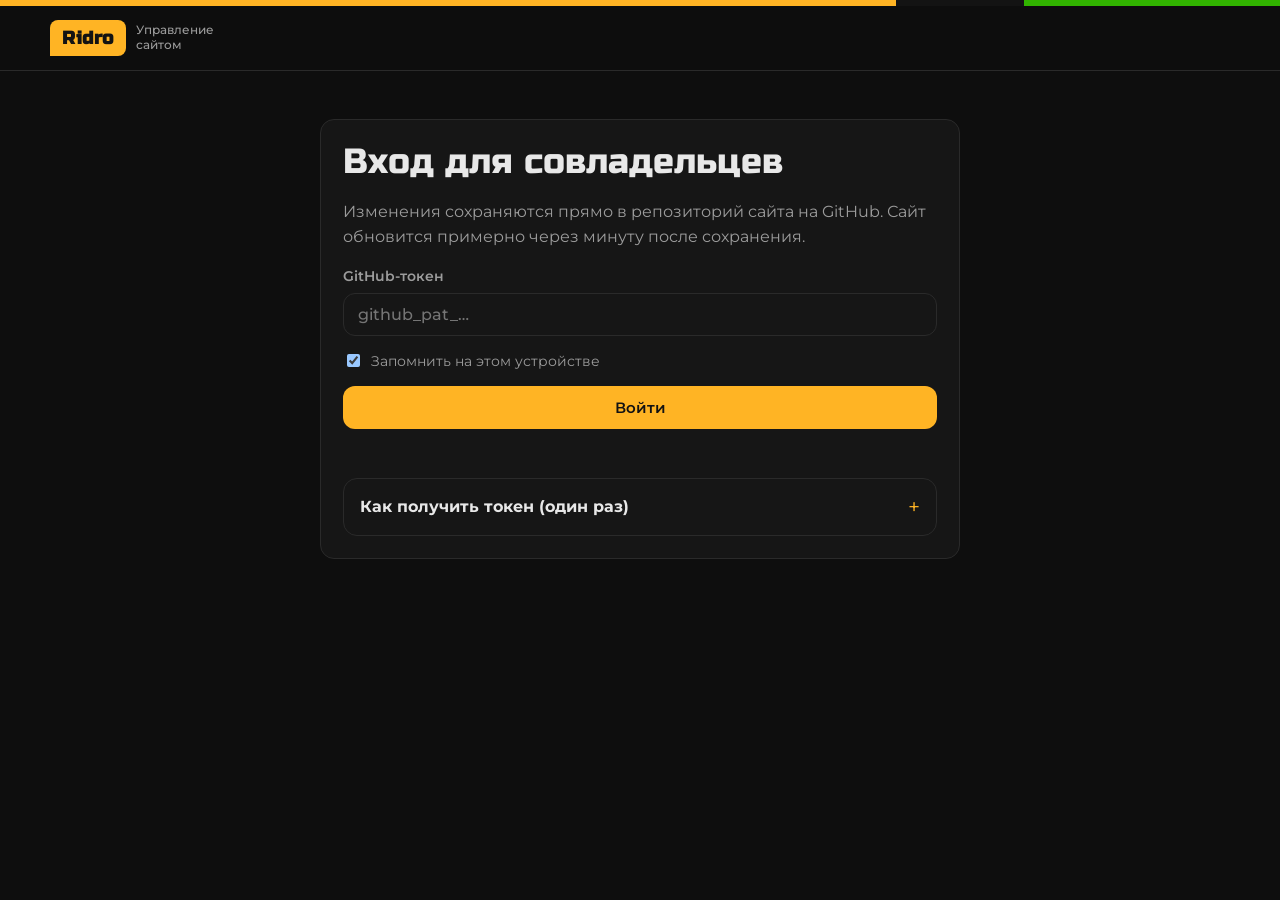
==== admin.html @ 6859575d "Отчёт из одной строки отправляется и в старом формате (совместимость с прежней версией скрипта) Co-A" ====
<!doctype html>
<html lang="ru">
<head>
  <meta charset="utf-8">
  <meta name="viewport" content="width=device-width, initial-scale=1">
  <title>RidroExpress — управление</title>
  <meta name="robots" content="noindex">
  <meta name="theme-color" content="#131313">
  <link rel="icon" href="assets/img/favicon.svg" type="image/svg+xml">
  <link rel="preconnect" href="https://fonts.googleapis.com">
  <link rel="preconnect" href="https://fonts.gstatic.com" crossorigin>
  <link href="https://fonts.googleapis.com/css2?family=Montserrat:wght@400;500;600;700&family=Russo+One&display=swap" rel="stylesheet">
  <link rel="stylesheet" href="assets/css/style.css?v=20261020g">
  <link rel="stylesheet" href="assets/css/admin.css?v=20261020g">
</head>
<body>
  <div class="stripes"></div>
  <header class="header">
    <div class="wrap">
      <a class="logo" href="./">
        <span class="plate">Ridro</span>
        <small>Управление<br>сайтом</small>
      </a>
      <nav class="nav" style="display:flex">
        <span class="muted" id="who"></span>
        <button class="btn btn-ghost btn-sm" id="logout" hidden>Выйти</button>
      </nav>
    </div>
  </header>

  <!-- Вход -->
  <main class="wrap admin-login" id="login-view">
    <div class="panel">
      <h2>Вход для совладельцев</h2>
      <p class="muted">Изменения сохраняются прямо в репозиторий сайта на GitHub. Сайт обновится примерно через минуту после сохранения.</p>
      <form id="login-form" class="form-grid">
        <label class="field">GitHub-токен
          <input class="input" id="token" type="password" autocomplete="off" required placeholder="github_pat_…">
        </label>
        <label class="check"><input type="checkbox" id="remember" checked> Запомнить на этом устройстве</label>
        <button class="btn btn-primary" type="submit">Войти</button>
        <p class="error" id="login-error" role="alert"></p>
      </form>
      <details class="acc" style="margin-top:16px">
        <summary><b>Как получить токен (один раз)</b></summary>
        <div class="acc-body">
          <ol class="howto">
            <li>Войдите в свой аккаунт GitHub (вас должны добавить в соавторы репозитория сайта).</li>
            <li>Откройте <a href="https://github.com/settings/personal-access-tokens/new" target="_blank" rel="noopener">Settings → Developer settings → Fine-grained tokens → Generate new token</a>.</li>
            <li>Resource owner — владелец репозитория (<b id="repo-owner">—</b>). Repository access — <b>Only select repositories</b> → <b id="repo-name">—</b>.</li>
            <li>Permissions → Repository permissions → <b>Contents: Read and write</b>.</li>
            <li>Нажмите Generate token, скопируйте и вставьте сюда. Никому не передавайте токен.</li>
          </ol>
        </div>
      </details>
    </div>
  </main>

  <!-- Редактор -->
  <main class="wrap admin" id="app-view" hidden>
    <div class="tabs" role="tablist">
      <button class="chip" role="tab" data-tab="routes" aria-pressed="true">Маршруты</button>
      <button class="chip" role="tab" data-tab="content" aria-pressed="false">Тексты и правила</button>
      <span class="dirty" id="dirty" hidden>● Есть несохранённые изменения</span>
      <button class="btn btn-primary" id="save" style="margin-left:auto">Сохранить на сайт</button>
    </div>

    <section id="tab-routes" class="admin-split">
      <aside class="admin-list">
        <input class="input" id="list-q" type="search" placeholder="Поиск маршрута">
        <button class="btn btn-sm" id="add-route">+ Новый маршрут</button>
        <div id="route-items"></div>
      </aside>
      <div class="panel" id="route-form"></div>
    </section>

    <section id="tab-content" hidden>
      <div class="panel" id="content-form"></div>
    </section>
  </main>

  <script src="assets/js/common.js?v=20261020g"></script>
  <script src="assets/js/admin.js?v=20261020g"></script>
</body>
</html>
---- assets/css/style.css ----
/* ЧТУП «RidroExpress» — фирменные цвета из Устава (Приложение №1) */
:root {
  --yellow: #FFB424;
  --yellow-soft: #E3C415;
  --black: #131313;
  --white: #E8E8E8;
  --green: #31B300;
  --blue: #0072CE;

  --bg: #0E0E0E;
  --surface: #161616;
  --surface-2: #1D1D1D;
  --line: #2A2A2A;
  --text: var(--white);
  --muted: #9C9C9C;
  --radius: 14px;
  --shadow: 0 10px 30px rgba(0, 0, 0, .45);
  --font-head: "Russo One", "Montserrat", system-ui, sans-serif;
  --font: "Montserrat", system-ui, -apple-system, "Segoe UI", sans-serif;
  --mono: ui-monospace, "Cascadia Mono", Consolas, monospace;
  color-scheme: dark;
}

* { box-sizing: border-box; }
[hidden] { display: none !important; }
html { scroll-behavior: smooth; }
body {
  margin: 0;
  background: var(--bg);
  color: var(--text);
  font: 400 16px/1.55 var(--font);
  -webkit-font-smoothing: antialiased;
}
img { max-width: 100%; display: block; }
a { color: var(--yellow); text-decoration: none; }
a:hover { text-decoration: underline; }
h1, h2, h3 { font-family: var(--font-head); font-weight: 400; line-height: 1.15; margin: 0 0 .5em; }
h2 { font-size: clamp(1.6rem, 3vw, 2.2rem); }
h3 { font-size: 1.15rem; }
p { margin: 0 0 1em; }
.wrap { width: min(1180px, 100% - 32px); margin-inline: auto; }
.muted { color: var(--muted); }
.sr-only { position: absolute; width: 1px; height: 1px; overflow: hidden; clip: rect(0 0 0 0); }

/* ---------- Header ---------- */
.header {
  position: sticky; top: 0; z-index: 50;
  background: rgba(14, 14, 14, .88);
  backdrop-filter: blur(10px);
  border-bottom: 1px solid var(--line);
}
.header .wrap { display: flex; align-items: center; gap: 24px; height: 64px; }
.logo { display: flex; align-items: center; gap: 10px; color: var(--text); font-weight: 700; }
.logo:hover { text-decoration: none; }
.plate {
  display: inline-block; background: var(--yellow); color: var(--black);
  font-family: var(--font-head); font-size: 1.15rem; padding: 4px 12px 3px;
  border-radius: 8px 8px 8px 0; letter-spacing: .5px;
}
.logo small { color: var(--muted); font-weight: 500; font-size: .78rem; line-height: 1.2; }
.nav { display: flex; gap: 4px; margin-left: auto; align-items: center; }
.nav a {
  color: var(--text); padding: 8px 12px; border-radius: 10px; font-weight: 500; font-size: .95rem;
}
.nav a:hover, .nav a[aria-current="page"] { background: var(--surface-2); text-decoration: none; }
.nav .btn { margin-left: 6px; }
.burger { display: none; margin-left: auto; background: none; border: 0; color: var(--text); padding: 8px; cursor: pointer; }

@media (max-width: 820px) {
  .burger { display: block; }
  .nav {
    display: none; position: absolute; top: 64px; left: 0; right: 0; flex-direction: column; align-items: stretch;
    background: var(--surface); border-bottom: 1px solid var(--line); padding: 8px 16px 16px;
  }
  .nav.open { display: flex; }
  .nav .btn { margin: 8px 0 0; text-align: center; }
}

/* ---------- Buttons, chips, inputs ---------- */
.btn {
  display: inline-flex; align-items: center; justify-content: center; gap: 8px;
  border: 1px solid transparent; border-radius: 12px; padding: 11px 18px;
  font: 600 .95rem var(--font); cursor: pointer; transition: .15s; color: var(--text); background: var(--surface-2);
}
.btn:hover { text-decoration: none; border-color: #444; }
.btn-primary { background: var(--yellow); color: var(--black); }
.btn-primary:hover { background: #ffc451; border-color: transparent; }
.btn-ghost { background: transparent; border-color: var(--line); }
.btn-sm { padding: 6px 12px; font-size: .85rem; border-radius: 10px; }
.btn-danger { background: transparent; border-color: #5a2222; color: #ff8d8d; }

.chips { display: flex; flex-wrap: wrap; gap: 8px; }
.chip {
  border: 1px solid var(--line); background: var(--surface); color: var(--text);
  padding: 7px 14px; border-radius: 999px; font: 500 .9rem var(--font); cursor: pointer;
}
.chip:hover { border-color: #444; }
.chip[aria-pressed="true"] { background: var(--yellow); color: var(--black); border-color: var(--yellow); }

.input, select.input, textarea.input {
  width: 100%; background: var(--surface); color: var(--text); border: 1px solid var(--line);
  border-radius: 12px; padding: 11px 14px; font: 500 1rem var(--font); outline: none;
}
.input:focus { border-color: var(--yellow); }
textarea.input { resize: vertical; min-height: 80px; line-height: 1.45; }
label.field { display: grid; gap: 6px; font-size: .85rem; color: var(--muted); font-weight: 600; }

/* ---------- Hero ---------- */
.hero { position: relative; overflow: hidden; padding: 72px 0 56px; border-bottom: 1px solid var(--line); }
.hero::before {
  content: ""; position: absolute; inset: 0;
  background:
    radial-gradient(900px 400px at 85% 10%, rgba(255, 180, 36, .12), transparent 60%),
    linear-gradient(transparent 0 calc(100% - 1px), rgba(255,255,255,.035) 0) 0 0 / 100% 48px,
    linear-gradient(90deg, transparent 0 calc(100% - 1px), rgba(255,255,255,.035) 0) 0 0 / 48px 100%;
  pointer-events: none;
}
.hero .wrap { position: relative; display: grid; grid-template-columns: 1.1fr .9fr; gap: 40px; align-items: center; }
.hero h1 { font-size: clamp(2.3rem, 6vw, 4.2rem); margin-bottom: 16px; }
.hero h1 span { color: var(--yellow); }
.hero .lead { font-size: 1.15rem; color: #cfcfcf; max-width: 34em; }
.eyebrow { display: inline-flex; align-items: center; gap: 8px; color: var(--yellow); font-weight: 600; font-size: .85rem; letter-spacing: .08em; text-transform: uppercase; margin-bottom: 14px; }
.eyebrow::before { content: ""; width: 22px; height: 3px; background: var(--yellow); border-radius: 2px; }
.hero-actions { display: flex; gap: 12px; flex-wrap: wrap; margin: 24px 0 32px; }
.stats { display: flex; gap: 32px; flex-wrap: wrap; }
.stat b { display: block; font-family: var(--font-head); font-size: 2rem; color: var(--yellow); font-weight: 400; }
.stat span { color: var(--muted); font-size: .9rem; }
.hero-art svg { width: 100%; height: auto; }
.route-line { stroke-dasharray: 1400; stroke-dashoffset: 1400; animation: draw 2.6s ease-out .2s forwards; }
@keyframes draw { to { stroke-dashoffset: 0; } }
@media (prefers-reduced-motion: reduce) { .route-line { animation: none; stroke-dashoffset: 0; } }
@media (max-width: 860px) {
  .hero { padding: 48px 0 40px; }
  .hero .wrap { grid-template-columns: 1fr; }
  .hero-art { display: none; }
  .stats { gap: 20px; }
  .stat b { font-size: 1.6rem; }
}

/* ---------- Sections ---------- */
section { padding: 64px 0; }
.section-head { display: flex; align-items: end; justify-content: space-between; gap: 16px; flex-wrap: wrap; margin-bottom: 24px; }
.section-head p { margin: 0; }

/* ---------- Route finder ---------- */
.finder { display: grid; gap: 14px; margin-bottom: 24px; }
.search { position: relative; }
.search svg { position: absolute; left: 14px; top: 50%; transform: translateY(-50%); color: var(--muted); }
.search .input { padding-left: 44px; font-size: 1.05rem; height: 52px; }
.filters { display: flex; gap: 16px; flex-wrap: wrap; justify-content: space-between; }
.count { color: var(--muted); font-size: .9rem; margin-bottom: 12px; }

.grid { display: grid; grid-template-columns: repeat(auto-fill, minmax(270px, 1fr)); gap: 16px; }
.card {
  position: relative; display: flex; flex-direction: column; text-align: left; width: 100%;
  background: var(--surface); border: 1px solid var(--line); border-radius: var(--radius);
  overflow: hidden; cursor: pointer; color: var(--text); font: inherit; padding: 0; transition: .18s;
}
.card:hover { border-color: #4a4a4a; transform: translateY(-2px); box-shadow: var(--shadow); }
.card .thumb { aspect-ratio: 16 / 9; background: #0a0a0a center / cover no-repeat; border-bottom: 1px solid var(--line); }
.card .thumb.empty { display: grid; place-items: center; color: #444; font-size: .85rem; }
.card .body { padding: 14px 16px 16px; display: grid; gap: 8px; }
.card .top { display: flex; align-items: center; gap: 10px; }
.num {
  display: inline-grid; place-items: center; min-width: 46px; height: 34px; padding: 0 10px;
  background: var(--yellow); color: var(--black); border-radius: 9px;
  font-family: var(--font-head); font-size: 1.05rem;
}
.num.moonowl { background: var(--white); color: var(--black); }
.num.mup { background: var(--green); color: #fff; }
.num.troll { background: var(--blue); color: #fff; }
.op { font-size: .78rem; color: var(--muted); font-weight: 600; }
.ends { font-weight: 600; line-height: 1.35; }
.ends .arrow { color: var(--yellow); margin: 0 4px; }
.meta { display: flex; gap: 12px; font-size: .85rem; color: var(--muted); flex-wrap: wrap; }
.meta b { color: var(--text); font-weight: 600; }
.empty-state { padding: 48px; text-align: center; color: var(--muted); border: 1px dashed var(--line); border-radius: var(--radius); }

/* ---------- Route dialog ---------- */
dialog.route {
  width: min(1100px, 100% - 24px); max-height: calc(100% - 24px); padding: 0; border: 1px solid var(--line);
  border-radius: 18px; background: var(--surface); color: var(--text); box-shadow: var(--shadow);
}
dialog.route::backdrop { background: rgba(0, 0, 0, .7); backdrop-filter: blur(3px); }
.dlg-head { display: flex; align-items: center; gap: 14px; padding: 18px 20px; border-bottom: 1px solid var(--line); position: sticky; top: 0; background: var(--surface); z-index: 2; }
.dlg-head .num { min-width: 58px; height: 42px; font-size: 1.3rem; }
.dlg-head h3 { margin: 0; font-family: var(--font); font-weight: 700; font-size: 1.1rem; }
.dlg-head .close { margin-left: auto; }
.dlg-body { display: grid; grid-template-columns: 1.5fr 1fr; gap: 0; }
.dlg-map { background: #0a0a0a; border-right: 1px solid var(--line); }
.dlg-map a { display: block; }
.dlg-map img { width: 100%; height: auto; }
.dlg-info { padding: 20px; display: grid; gap: 18px; align-content: start; }
.facts { display: grid; grid-template-columns: repeat(2, 1fr); gap: 10px; }
.fact { background: var(--surface-2); border-radius: 12px; padding: 10px 12px; }
.fact span { display: block; font-size: .78rem; color: var(--muted); }
.fact b { font-size: 1.1rem; }
.stops { list-style: none; margin: 0; padding: 0; position: relative; }
.stops::before { content: ""; position: absolute; left: 7px; top: 10px; bottom: 10px; width: 3px; background: var(--yellow); border-radius: 2px; }
.stops li { position: relative; padding: 5px 0 5px 28px; }
.stops li::before {
  content: ""; position: absolute; left: 1px; top: 11px; width: 15px; height: 15px; border-radius: 50%;
  background: var(--surface); border: 3px solid var(--yellow);
}
.stops li.end { font-weight: 700; }
.stops li.end::before { background: var(--yellow); }
@media (max-width: 860px) {
  .dlg-body { grid-template-columns: 1fr; }
  .dlg-map { border-right: 0; border-bottom: 1px solid var(--line); }
}

/* ---------- Info blocks ---------- */
.cols { display: grid; grid-template-columns: repeat(auto-fit, minmax(260px, 1fr)); gap: 16px; }
.panel { background: var(--surface); border: 1px solid var(--line); border-radius: var(--radius); padding: 22px; }
.panel h3 { color: var(--yellow); }
.list { margin: 0; padding: 0; list-style: none; display: grid; gap: 10px; }
.list li { position: relative; padding-left: 22px; }
.list li::before { content: ""; position: absolute; left: 0; top: .55em; width: 10px; height: 10px; border-radius: 50%; border: 2px solid var(--yellow); }
.band { background: var(--yellow); color: var(--black); }
.band .wrap { display: flex; align-items: center; justify-content: space-between; gap: 24px; flex-wrap: wrap; }
.band h2 { margin: 0 0 6px; }
.band p { margin: 0; font-weight: 500; }
.band .btn { background: var(--black); color: var(--yellow); }
.links { display: grid; gap: 10px; }
.links a { display: flex; justify-content: space-between; align-items: center; padding: 12px 14px; background: var(--surface-2); border-radius: 12px; color: var(--text); }
.links a:hover { text-decoration: none; background: #252525; }
.links a::after { content: "↗"; color: var(--yellow); }

/* ---------- Footer ---------- */
.footer { border-top: 1px solid var(--line); padding: 32px 0; color: var(--muted); font-size: .9rem; }
.footer .wrap { display: flex; justify-content: space-between; gap: 16px; flex-wrap: wrap; align-items: center; }
.stripes { height: 6px; background: linear-gradient(90deg, var(--yellow) 0 70%, var(--black) 70% 80%, var(--green) 80%); }

/* ---------- Staff page ---------- */
.staff-layout { display: grid; grid-template-columns: 240px minmax(0, 1fr); gap: 32px; padding: 32px 0 64px; }
.side { position: sticky; top: 88px; align-self: start; display: grid; gap: 4px; }
.side a { color: var(--text); padding: 10px 14px; border-radius: 10px; font-weight: 500; }
.side a:hover { background: var(--surface); text-decoration: none; }
.side a.active { background: var(--surface-2); color: var(--yellow); }
.staff-layout section { padding: 0 0 48px; scroll-margin-top: 88px; }
@media (max-width: 900px) {
  .staff-layout { grid-template-columns: minmax(0, 1fr); }
  .side { position: static; display: flex; overflow-x: auto; gap: 6px; padding-bottom: 4px; }
  .side a { white-space: nowrap; background: var(--surface); }
}
.table-wrap { overflow-x: auto; border: 1px solid var(--line); border-radius: var(--radius); }
table { width: 100%; border-collapse: collapse; font-size: .92rem; }
th, td { padding: 10px 14px; text-align: left; border-bottom: 1px solid var(--line); white-space: nowrap; }
th { background: var(--surface-2); color: var(--muted); font-weight: 600; font-size: .8rem; text-transform: uppercase; letter-spacing: .04em; position: sticky; top: 0; }
td.r, th.r { text-align: right; font-variant-numeric: tabular-nums; }
tbody tr:hover { background: var(--surface); }
tbody tr.group-row td { background: #121212; color: var(--yellow); font-weight: 700; }
.copy-row { display: flex; gap: 8px; align-items: flex-start; background: var(--surface-2); border-radius: 10px; padding: 10px 12px; }
.copy-row code { flex: 1; font: .85rem/1.5 var(--mono); white-space: pre-wrap; word-break: break-word; color: #ddd; }
.copy-row + .copy-row { margin-top: 8px; }
.copy { flex: none; }
.acc { border: 1px solid var(--line); border-radius: var(--radius); background: var(--surface); overflow: hidden; }
.acc + .acc { margin-top: 10px; }
.acc summary { list-style: none; cursor: pointer; display: flex; align-items: center; gap: 12px; padding: 12px 16px; }
.acc summary::-webkit-details-marker { display: none; }
.acc summary::after { content: "+"; margin-left: auto; color: var(--yellow); font-size: 1.3rem; }
.acc[open] summary::after { content: "−"; }
.acc .acc-body { padding: 4px 16px 18px; display: grid; gap: 16px; }
.kv { display: grid; grid-template-columns: 160px 1fr; gap: 8px 16px; font-size: .92rem; }
.kv dt { color: var(--muted); }
.kv dd { margin: 0; }
@media (max-width: 600px) { .kv { grid-template-columns: 1fr; } .kv dt { margin-top: 6px; } }
.swatches { display: flex; gap: 6px; flex-wrap: wrap; }
.swatch { width: 54px; height: 54px; border-radius: 10px; border: 1px solid #333; display: flex; align-items: end; padding: 3px; font: 600 .6rem var(--mono); color: #000; }
.steps { counter-reset: s; display: grid; gap: 12px; }
.step { counter-increment: s; position: relative; padding: 16px 16px 16px 64px; background: var(--surface); border: 1px solid var(--line); border-radius: var(--radius); }
.step::before { content: counter(s); position: absolute; left: 16px; top: 16px; width: 34px; height: 34px; display: grid; place-items: center; background: var(--yellow); color: var(--black); border-radius: 50%; font-family: var(--font-head); }
.step h3 { margin-bottom: 4px; }
.step p { margin: 0; color: #cfcfcf; }
.toolbar { display: flex; gap: 12px; flex-wrap: wrap; align-items: end; margin-bottom: 16px; }
.toolbar .field { min-width: 200px; }
.toast {
  position: fixed; left: 50%; bottom: 24px; transform: translateX(-50%) translateY(20px); opacity: 0;
  background: var(--yellow); color: var(--black); padding: 10px 18px; border-radius: 12px; font-weight: 600;
  transition: .2s; z-index: 100; pointer-events: none;
}
.toast.show { opacity: 1; transform: translateX(-50%) translateY(0); }
.badge { display: inline-block; padding: 2px 8px; border-radius: 6px; font-size: .75rem; font-weight: 700; background: var(--surface-2); color: var(--muted); }
.badge.warn { background: #3a2c0c; color: var(--yellow); }

/* ---------- Калькулятор, отчёты, сотрудники, устав ---------- */
.hint { font-size: .8rem; color: var(--muted); font-weight: 400; margin: 12px 0 0; }
.calc-grid { display: grid; grid-template-columns: repeat(auto-fit, minmax(200px, 1fr)); gap: 14px; }
.calc-out { display: grid; grid-template-columns: repeat(auto-fit, minmax(150px, 1fr)); gap: 10px; margin: 18px 0; }
.calc-out .fact.total { background: var(--yellow); color: var(--black); }
.calc-out .fact.total span { color: rgba(0, 0, 0, .65); }
.calc-out .fact.minus b { color: #ff8d8d; }
.calc-send { display: flex; gap: 12px; align-items: end; flex-wrap: wrap; }
.calc-send .field { flex: 1 1 220px; }
.notice { padding: 18px; border: 1px dashed var(--line); border-radius: var(--radius); color: var(--muted); }
.ustav { line-height: 1.6; }
.ustav h3 { color: var(--yellow); margin: 22px 0 8px; font-size: 1.2rem; }
.ustav h4 { margin: 16px 0 6px; font-family: var(--font); font-weight: 700; font-size: 1rem; }
.ustav p { margin: 0 0 8px; white-space: normal; }
.ustav img { max-width: 100%; border-radius: 10px; margin: 8px 0; }
.ustav-box summary { padding: 16px; }
.more { margin-top: 12px; }
.badge.ok { background: #183d10; color: #8ee36b; }
.badge.bad { background: #3d1515; color: #ff8d8d; }
.report-form { display: grid; gap: 14px; border-top: 1px solid var(--line); padding-top: 18px; }
.check { display: flex; gap: 8px; align-items: center; color: var(--muted); font-size: .9rem; }
.report-result { margin: 0; font-weight: 600; min-height: 1.2em; }
.report-result.ok { color: #8ee36b; }
.report-result.bad { color: #ff8d8d; }
.trips { display: grid; gap: 12px; margin-top: 14px; }
.trip { border: 1px solid var(--line); border-radius: 12px; padding: 12px 14px 14px; background: var(--bg); }
.trip-head { display: flex; justify-content: space-between; align-items: center; margin-bottom: 10px; min-height: 30px; }
---- assets/css/admin.css ----
/* Админка */
.admin-login { max-width: 640px; padding: 48px 0; }
.form-grid { display: grid; gap: 14px; }
.check { display: flex; gap: 8px; align-items: center; color: var(--muted); font-size: .9rem; }
.error { color: #ff8d8d; margin: 0; min-height: 1.2em; }
.howto { margin: 0; padding-left: 20px; display: grid; gap: 8px; }

.admin { padding: 24px 0 64px; }
.admin section { padding: 0; }
.tabs { display: flex; gap: 8px; align-items: center; flex-wrap: wrap; margin-bottom: 20px; position: sticky; top: 64px; background: var(--bg); padding: 12px 0; z-index: 5; }
.dirty { color: var(--yellow); font-size: .85rem; font-weight: 600; }
.admin-split { display: grid; grid-template-columns: 280px minmax(0, 1fr); gap: 20px; align-items: start; }
.admin-list { display: grid; gap: 8px; position: sticky; top: 140px; max-height: calc(100vh - 160px); overflow: auto; padding-right: 4px; }
.admin-list .item {
  display: flex; gap: 10px; align-items: center; width: 100%; text-align: left; cursor: pointer;
  background: var(--surface); border: 1px solid var(--line); border-radius: 10px; padding: 8px 10px; color: var(--text); font: 500 .88rem var(--font);
}
.admin-list .item.active { border-color: var(--yellow); }
.admin-list .item .num { min-width: 40px; height: 28px; font-size: .85rem; }
.admin-list .grp { color: var(--muted); font-size: .75rem; font-weight: 700; text-transform: uppercase; margin: 10px 2px 2px; }
@media (max-width: 860px) {
  .admin-split { grid-template-columns: minmax(0, 1fr); }
  .admin-list { position: static; max-height: 320px; }
}
.form-cols { display: grid; grid-template-columns: repeat(auto-fit, minmax(180px, 1fr)); gap: 14px; }
.form-block { display: grid; gap: 14px; margin-bottom: 22px; }
.form-block > h3 { margin: 6px 0 0; color: var(--yellow); }
.hint { font-size: .8rem; color: var(--muted); font-weight: 400; }
.map-preview { max-height: 260px; width: auto; border-radius: 10px; border: 1px solid var(--line); }
.bonus-row { display: grid; grid-template-columns: 1fr 2fr 110px auto; gap: 8px; align-items: center; }
@media (max-width: 700px) { .bonus-row { grid-template-columns: 1fr; } }
.form-actions { display: flex; gap: 10px; flex-wrap: wrap; justify-content: space-between; border-top: 1px solid var(--line); padding-top: 16px; }

/* Универсальный редактор JSON */
.jf-obj { display: grid; gap: 12px; }
.jf-obj > .jf-obj, .jf-arr .jf-obj { border-left: 3px solid var(--line); padding-left: 14px; }
.jf-arr { display: grid; gap: 10px; }
.jf-item { display: grid; grid-template-columns: minmax(0, 1fr) auto; gap: 8px; align-items: start; background: var(--surface-2); border-radius: 12px; padding: 12px; }
.jf-title { font-family: var(--font-head); color: var(--yellow); font-size: 1.05rem; margin-top: 8px; }
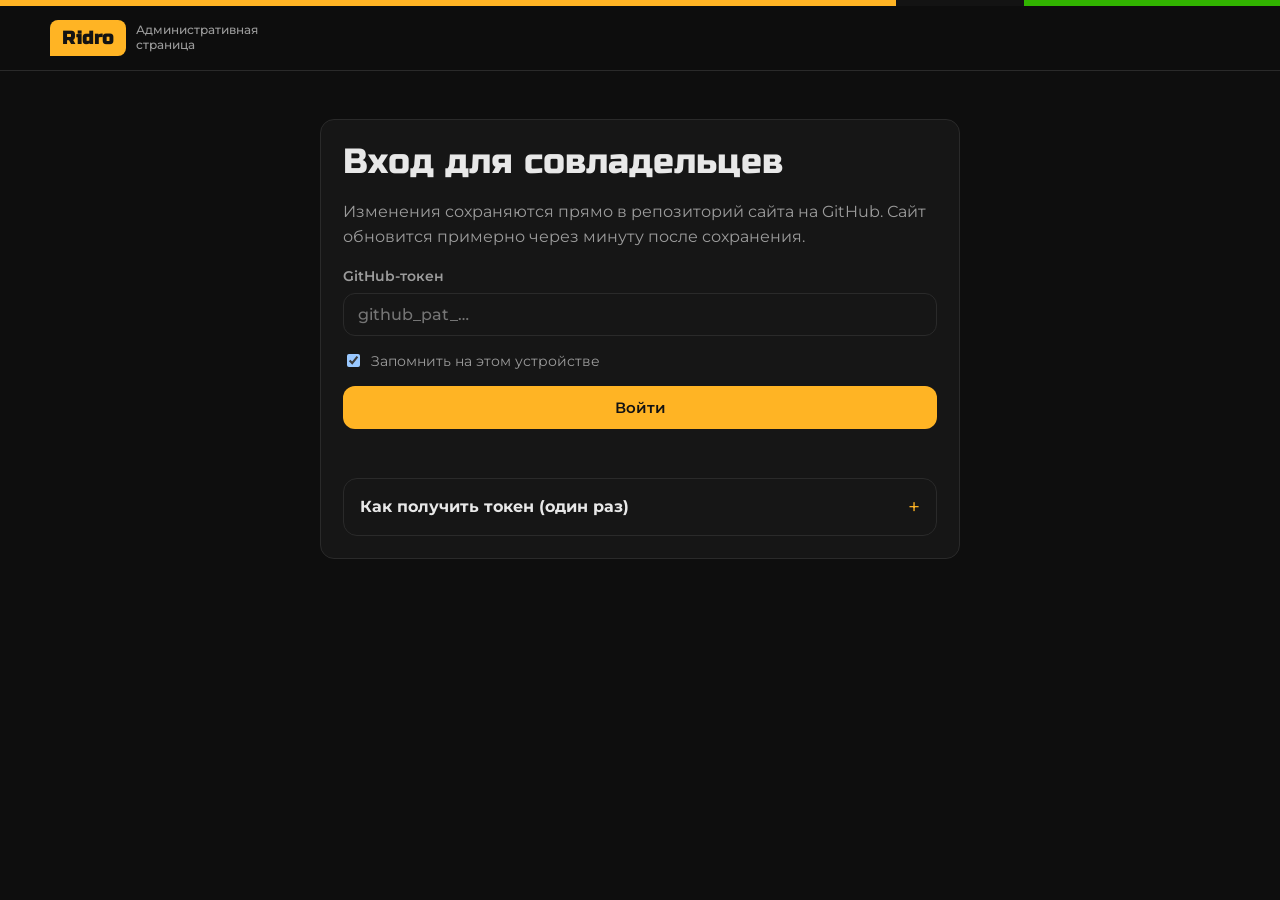
==== commit 6d7350ea: "Смена статуса и комментарий отчётов на административной странице; админка переименована Co-Authored-" ====
--- a/admin.html
+++ b/admin.html
@@ -3,15 +3,15 @@
 <head>
   <meta charset="utf-8">
   <meta name="viewport" content="width=device-width, initial-scale=1">
-  <title>RidroExpress — управление</title>
+  <title>RidroExpress — административная страница</title>
   <meta name="robots" content="noindex">
   <meta name="theme-color" content="#131313">
   <link rel="icon" href="assets/img/favicon.svg" type="image/svg+xml">
   <link rel="preconnect" href="https://fonts.googleapis.com">
   <link rel="preconnect" href="https://fonts.gstatic.com" crossorigin>
   <link href="https://fonts.googleapis.com/css2?family=Montserrat:wght@400;500;600;700&family=Russo+One&display=swap" rel="stylesheet">
-  <link rel="stylesheet" href="assets/css/style.css?v=20261020g">
-  <link rel="stylesheet" href="assets/css/admin.css?v=20261020g">
+  <link rel="stylesheet" href="assets/css/style.css?v=20261020l">
+  <link rel="stylesheet" href="assets/css/admin.css?v=20261020l">
 </head>
 <body>
   <div class="stripes"></div>
@@ -19,7 +19,7 @@
     <div class="wrap">
       <a class="logo" href="./">
         <span class="plate">Ridro</span>
-        <small>Управление<br>сайтом</small>
+        <small>Административная<br>страница</small>
       </a>
       <nav class="nav" style="display:flex">
         <span class="muted" id="who"></span>
@@ -44,13 +44,16 @@
       <details class="acc" style="margin-top:16px">
         <summary><b>Как получить токен (один раз)</b></summary>
         <div class="acc-body">
+          <p><b>Совладелец</b> (сайт не на вашем аккаунте):</p>
           <ol class="howto">
-            <li>Войдите в свой аккаунт GitHub (вас должны добавить в соавторы репозитория сайта).</li>
-            <li>Откройте <a href="https://github.com/settings/personal-access-tokens/new" target="_blank" rel="noopener">Settings → Developer settings → Fine-grained tokens → Generate new token</a>.</li>
-            <li>Resource owner — владелец репозитория (<b id="repo-owner">—</b>). Repository access — <b>Only select repositories</b> → <b id="repo-name">—</b>.</li>
-            <li>Permissions → Repository permissions → <b>Contents: Read and write</b>.</li>
-            <li>Нажмите Generate token, скопируйте и вставьте сюда. Никому не передавайте токен.</li>
+            <li>Владелец сайта добавляет вас: репозиторий <b id="repo-name">—</b> → Settings → Collaborators → Add people. Примите приглашение (придёт на почту и в уведомления GitHub).</li>
+            <li>Откройте <a href="https://github.com/settings/tokens/new?scopes=public_repo&amp;description=ridro-admin" target="_blank" rel="noopener">Settings → Developer settings → Tokens (classic) → Generate new token (classic)</a>.</li>
+            <li>Note — любое, Expiration — срок. В Scopes отметьте только <b>public_repo</b>.</li>
+            <li>Нажмите Generate token, скопируйте (начинается с <code>ghp_</code>) и вставьте сюда.</li>
           </ol>
+          <p style="margin-top:12px"><b>Владелец сайта</b> (<b id="repo-owner">—</b>) может вместо этого сделать токен только для этого сайта:
+            <a href="https://github.com/settings/personal-access-tokens/new" target="_blank" rel="noopener">Fine-grained tokens</a> → Only select repositories → сайт → Contents: Read and write.</p>
+          <p class="muted">Никому не передавайте токен: с ним можно менять сайт. Если токен утёк — удалите его в тех же настройках GitHub.</p>
         </div>
       </details>
     </div>
@@ -61,6 +64,8 @@
     <div class="tabs" role="tablist">
       <button class="chip" role="tab" data-tab="routes" aria-pressed="true">Маршруты</button>
       <button class="chip" role="tab" data-tab="content" aria-pressed="false">Тексты и правила</button>
+      <button class="chip" role="tab" data-tab="reports" aria-pressed="false">Отчёты</button>
+      <button class="chip" role="tab" data-tab="plate" aria-pressed="false">Табличка</button>
       <span class="dirty" id="dirty" hidden>● Есть несохранённые изменения</span>
       <button class="btn btn-primary" id="save" style="margin-left:auto">Сохранить на сайт</button>
     </div>
@@ -77,9 +82,30 @@
     <section id="tab-content" hidden>
       <div class="panel" id="content-form"></div>
     </section>
+
+    <section id="tab-reports" hidden>
+      <div class="panel" id="reports-admin"><p class="muted">Загрузка…</p></div>
+    </section>
+
+    <section id="tab-plate" hidden>
+      <div class="panel plate-panel">
+        <div class="pl-wrap" id="pl-preview"></div>
+        <label class="field" style="margin-top:16px">Подставить с маршрута<select class="input" id="pl-route"><option value="">— свой текст —</option></select></label>
+        <p class="hint" id="pl-doc"></p>
+        <div class="pl-fields">
+          <div class="pl-field"><label class="field">Номер<input class="input" data-pl="title"></label><button class="btn copy" data-pl-copy="title">Копировать</button></div>
+          <div class="pl-field"><label class="field">Стоимость<input class="input" data-pl="fare"></label><button class="btn copy" data-pl-copy="fare">Копировать</button></div>
+          <div class="pl-field"><label class="field">Строка 1<input class="input" data-pl="line1"></label><button class="btn copy" data-pl-copy="line1">Копировать</button></div>
+          <div class="pl-field"><label class="field">Строка 2<input class="input" data-pl="line2"></label><button class="btn copy" data-pl-copy="line2">Копировать</button></div>
+        </div>
+        <p class="hint" id="pl-missing"></p>
+        <p class="hint">Превью — как в игре: шрифт MTA Province, перенос строк по правилам игры (по генератору RISX Nano, nano.risx.app/plate).</p>
+      </div>
+    </section>
   </main>
 
-  <script src="assets/js/common.js?v=20261020g"></script>
-  <script src="assets/js/admin.js?v=20261020g"></script>
+  <script src="assets/js/common.js?v=20261020l"></script>
+  <script src="assets/js/plate.js?v=20261020l"></script>
+  <script src="assets/js/admin.js?v=20261020l"></script>
 </body>
 </html>
--- a/assets/css/style.css
+++ b/assets/css/style.css
@@ -196,10 +196,12 @@
 .fact span { display: block; font-size: .78rem; color: var(--muted); }
 .fact b { font-size: 1.1rem; }
 .stops { list-style: none; margin: 0; padding: 0; position: relative; }
-.stops::before { content: ""; position: absolute; left: 7px; top: 10px; bottom: 10px; width: 3px; background: var(--yellow); border-radius: 2px; }
+/* линия — от центра первой точки до центра последней (строка ≈ 35px → центр 17px) */
+.stops::before { content: ""; position: absolute; left: 7px; top: 17px; bottom: 17px; width: 3px; background: var(--yellow); border-radius: 2px; }
 .stops li { position: relative; padding: 5px 0 5px 28px; }
 .stops li::before {
-  content: ""; position: absolute; left: 1px; top: 11px; width: 15px; height: 15px; border-radius: 50%;
+  content: ""; position: absolute; left: 1px; top: calc(50% - 7.5px); width: 15px; height: 15px; border-radius: 50%;
+  box-sizing: border-box; /* иначе рамка увеличивает кружок до 21px и он съезжает с линии */
   background: var(--surface); border: 3px solid var(--yellow);
 }
 .stops li.end { font-weight: 700; }
@@ -310,3 +312,4 @@
 .trips { display: grid; gap: 12px; margin-top: 14px; }
 .trip { border: 1px solid var(--line); border-radius: 12px; padding: 12px 14px 14px; background: var(--bg); }
 .trip-head { display: flex; justify-content: space-between; align-items: center; margin-bottom: 10px; min-height: 30px; }
+.bind-key-field { max-width: 260px; margin-bottom: 10px; }
--- a/assets/css/admin.css
+++ b/assets/css/admin.css
@@ -37,3 +37,23 @@
 .jf-arr { display: grid; gap: 10px; }
 .jf-item { display: grid; grid-template-columns: minmax(0, 1fr) auto; gap: 8px; align-items: start; background: var(--surface-2); border-radius: 12px; padding: 12px; }
 .jf-title { font-family: var(--font-head); color: var(--yellow); font-size: 1.05rem; margin-top: 8px; }
+
+/* Генератор табличек (размеры и цвета — как в игре / RISX Nano) */
+.plate-panel { max-width: 820px; }
+.pl-wrap { width: 100%; overflow: hidden; border-radius: 14px; background: #FAF6F0; }
+.pl-fixed { width: 767px; height: 250px; background: #FAF6F0; transform-origin: 0 0; }
+.pl-inner { position: relative; width: 767px; height: 250px; filter: invert(1); }
+.pl-box { position: absolute; width: 0; display: flex; flex-direction: column; align-items: center; justify-content: center; }
+.pl-row { display: flex; align-items: center; justify-content: center; width: max-content; }
+.pl-row img { display: block; max-width: none; width: auto; }
+.pl-fields { display: grid; gap: 10px; margin-top: 14px; }
+.pl-field { display: grid; grid-template-columns: 1fr auto; gap: 10px; align-items: end; }
+
+/* Отчёты: подробности строки */
+.rep-detail { display: grid; grid-template-columns: repeat(auto-fill, minmax(190px, 1fr)); gap: 10px 16px; padding: 8px 0; word-break: break-word; }
+.rep-status { padding: 4px 8px; min-width: 130px; font-size: .85rem; }
+.rep-status.ok { border-color: #31B300; }
+.rep-status.warn { border-color: var(--yellow); }
+.rep-status.bad { border-color: #ff8d8d; }
+.rep-comment { display: flex; gap: 10px; align-items: end; flex-wrap: wrap; padding-top: 8px; }
+.rep-comment .field { flex: 1 1 280px; }
